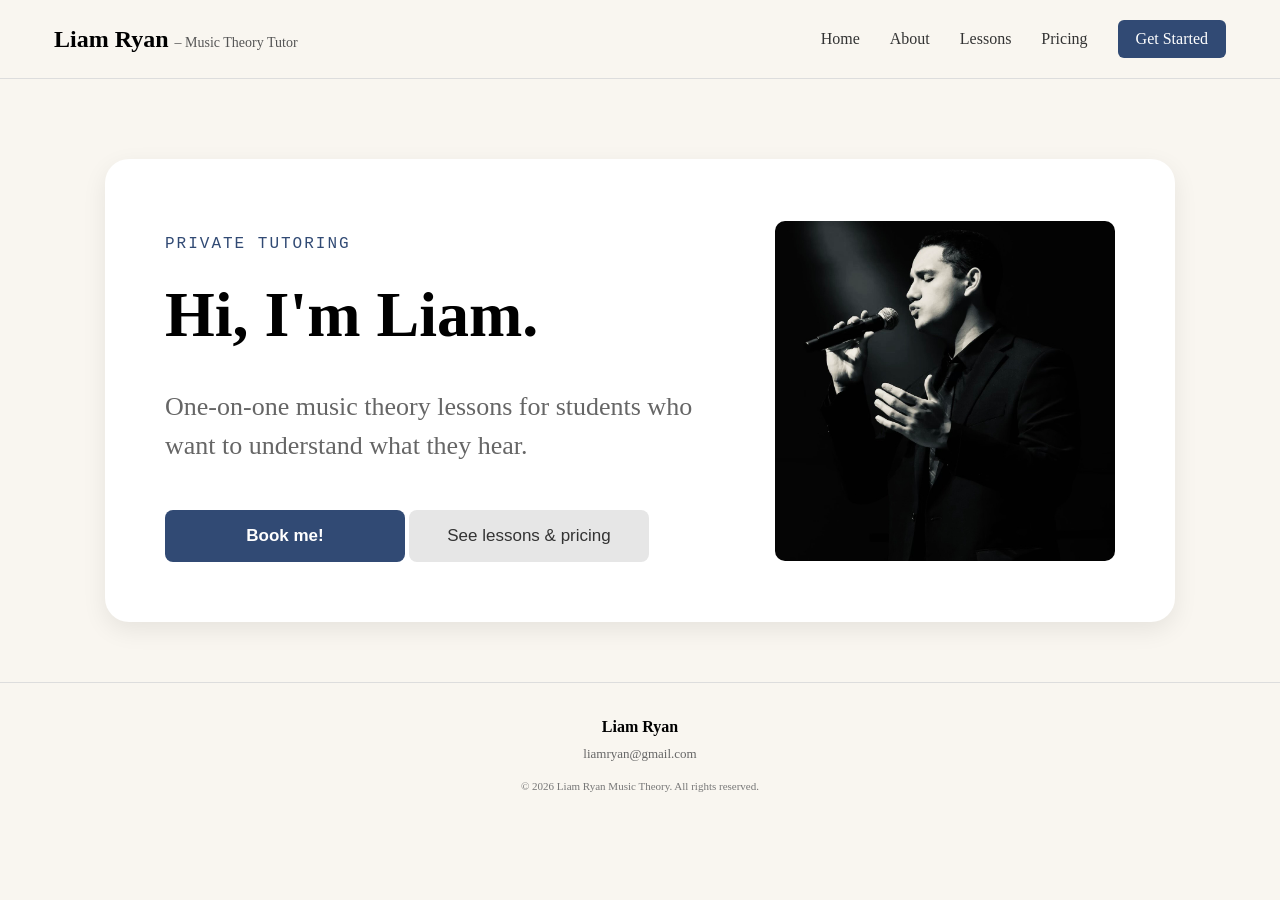
==== index.html @ 8f5fe886 "Seperate pages" ====
<!DOCTYPE html>
<html lang="en">

<head>
    <meta charset="UTF-8">
    <meta name="viewport" content="width=device-width, initial-scale=1.0">

    <title>LiamRyanMusic</title>

    <link rel="icon" type="image/png" href="images/favicon.png">

    <link rel="stylesheet" href="css/base.css">
    <link rel="stylesheet" href="css/header.css">
    <link rel="stylesheet" href="css/footer.css">
    <link rel="stylesheet" href="css/hero.css">
</head>

<body>

    <div id="header-placeholder"></div>

    <main>

        <section class="hero-section">

            <div class="hero-box">
                <div class="hero-content">
                    <div class="hero-text">
                        <p class="hero-label">PRIVATE TUTORING</p>
                        <h1 class="hero-title">Hi, I'm Liam.</h1>
                        <p class="hero-description">One-on-one music theory lessons for students who want to understand
                            what they hear.</p>
                        <div class="hero-buttons">
                            <button class="book-button">Book me!</button>
                            <button class="lessons-button">See lessons & pricing</button>
                        </div>
                    </div>
                    <img class="hero-photo" src="images/liam.jpeg" alt="Liam Ryan">
                </div>
            </div>

        </section>

    </main>

    <div id="footer-placeholder"></div>

    <script src="js/header.js"></script>
    <script src="js/footer.js"></script>

</body>

</html>
---- css/base.css ----
* {
    box-sizing: border-box;
}

body {
    background-color: #f9f6f0;
    margin: 0;
    font-family: Georgia, serif;
}

main {
    display: flex;
    flex-direction: column;
    align-items: center;
    margin-top: 80px;
}

.page {
    max-width: 1400px;
    margin: 0 auto;
    padding: 24px 48px;
}

hr {
    width: 100%;
    border: none;
    height: 1px;
    background-color: #ddd;
    margin: 80px 0;
}
---- css/header.css ----
header {
    display: flex;
    align-items: center;
    justify-content: space-between;

    padding: 20px 54px;
    border-bottom: 1px solid #ddd;
}

.name {
    font-size: 24px;
    font-weight: bold;
}

.subtitle {
    font-size: 14px;
    color: #555555;
    margin-left: 2px;
}

.navigation {
    display: flex;
    align-items: center;
    gap: 30px;
}

.navigation a {
    text-decoration: none;
    color: #333;
    font-size: 16px;
}

.navigation a:hover {
    color: #314A74;
}

.navigation .nav-button {
    background-color: #314A74;
    color: white;

    padding: 10px 18px;
    border-radius: 6px;
}

.navigation .nav-button:hover {
    background-color: #3d5a8c;
    color: white;
}
---- css/footer.css ----
footer {
    width: 100%;
    padding: 35px 20px;
    margin-top: 60px;
    border-top: 1px solid #ddd;
}

.footer-content {
    display: flex;
    flex-direction: column;

    align-items: center;
    text-align: center;
}

.footer-name {
    margin: 0 0 10px 0;

    font-size: 16px;
    font-weight: bold;
}

.footer-email {
    color: #666;
    text-decoration: none;

    font-size: 13px;

    margin-bottom: 18px;
}

.footer-email:hover {
    color: #314A74;
}

.footer-copyright {
    margin: 0;

    font-size: 11px;
    color: #777;
}
---- css/hero.css ----
.hero-box {
    background-color: white;
    width: 100%;
    max-width: 1100px;
    border-radius: 24px;
    padding: 60px;
    box-shadow: 0px 8px 25px rgba(0, 0, 0, 0.08);
}

.hero-content {
    display: flex;
    align-items: center;
    gap: 60px;
}

.hero-text {
    flex: 1;
    text-align: left;
}

.hero-photo {
    width: 340px;
    height: 340px;
    object-fit: cover;
    border-radius: 10px;
    flex-shrink: 0;
}

.hero-label {
    font-family: "Courier New", monospace;
    font-size: 16px;
    color: #314A74;
    letter-spacing: 2px;
    margin-bottom: 25px;
}

.hero-title {
    font-size: 64px;
    font-weight: bold;
    margin: 0;
}

.hero-description {
    font-size: 26px;
    color: #666666;
    line-height: 1.5;
    max-width: 550px;
    margin: 35px 0 0 0;
}

.hero-buttons {
    display: flex;
    justify-content: flex-start;
    gap: 4px;
    margin-top: 45px;
}

.book-button,
.lessons-button {
    width: 240px;
    padding: 16px 30px;
    font-size: 17px;
    border: none;
    border-radius: 8px;
    cursor: pointer;
    transition: background-color 0.2s ease;
}

.book-button {
    background-color: #314A74;
    color: white;
    font-weight: 700;
}

.book-button:hover {
    background-color: #3d5a8c;
}

.lessons-button {
    background-color: #e6e6e6;
    color: #333;
    font-weight: 500;
}

.lessons-button:hover {
    background-color: #d8d8d8;
}
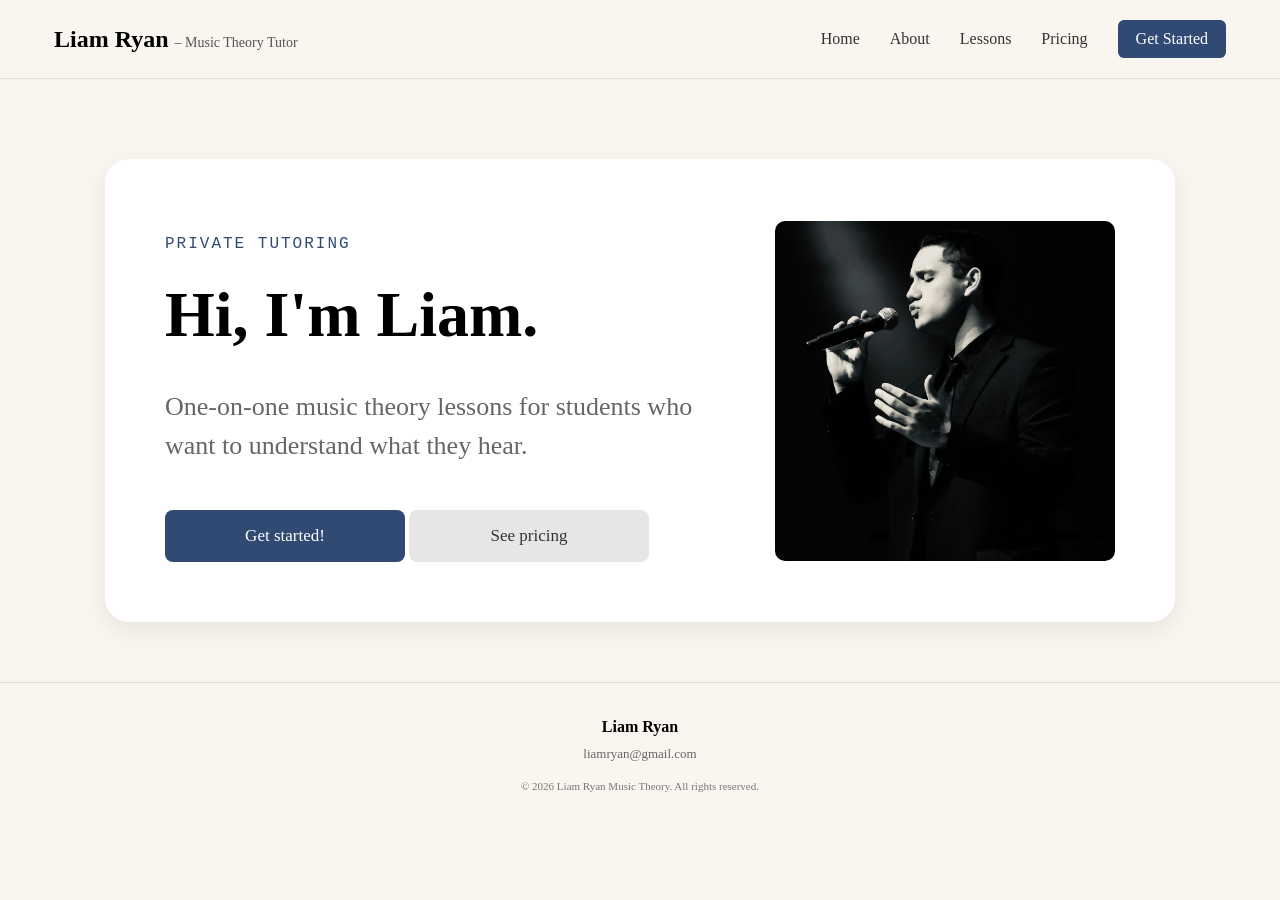
==== commit 98ace6ec: "Oh it's all coming together" ====
--- a/index.html
+++ b/index.html
@@ -31,8 +31,8 @@
                         <p class="hero-description">One-on-one music theory lessons for students who want to understand
                             what they hear.</p>
                         <div class="hero-buttons">
-                            <button class="book-button">Book me!</button>
-                            <button class="lessons-button">See lessons & pricing</button>
+                            <a href="contact.html" class="book-button">Get started!</a>
+                            <a href="pricing.html" class="lessons-button">See pricing</a>
                         </div>
                     </div>
                     <img class="hero-photo" src="images/liam.jpeg" alt="Liam Ryan">
--- a/css/hero.css
+++ b/css/hero.css
@@ -64,12 +64,16 @@
     border-radius: 8px;
     cursor: pointer;
     transition: background-color 0.2s ease;
+
+    display: inline-block;
+    text-decoration: none;
+    text-align: center;
 }
 
 .book-button {
     background-color: #314A74;
     color: white;
-    font-weight: 700;
+    font-weight: 500;
 }
 
 .book-button:hover {
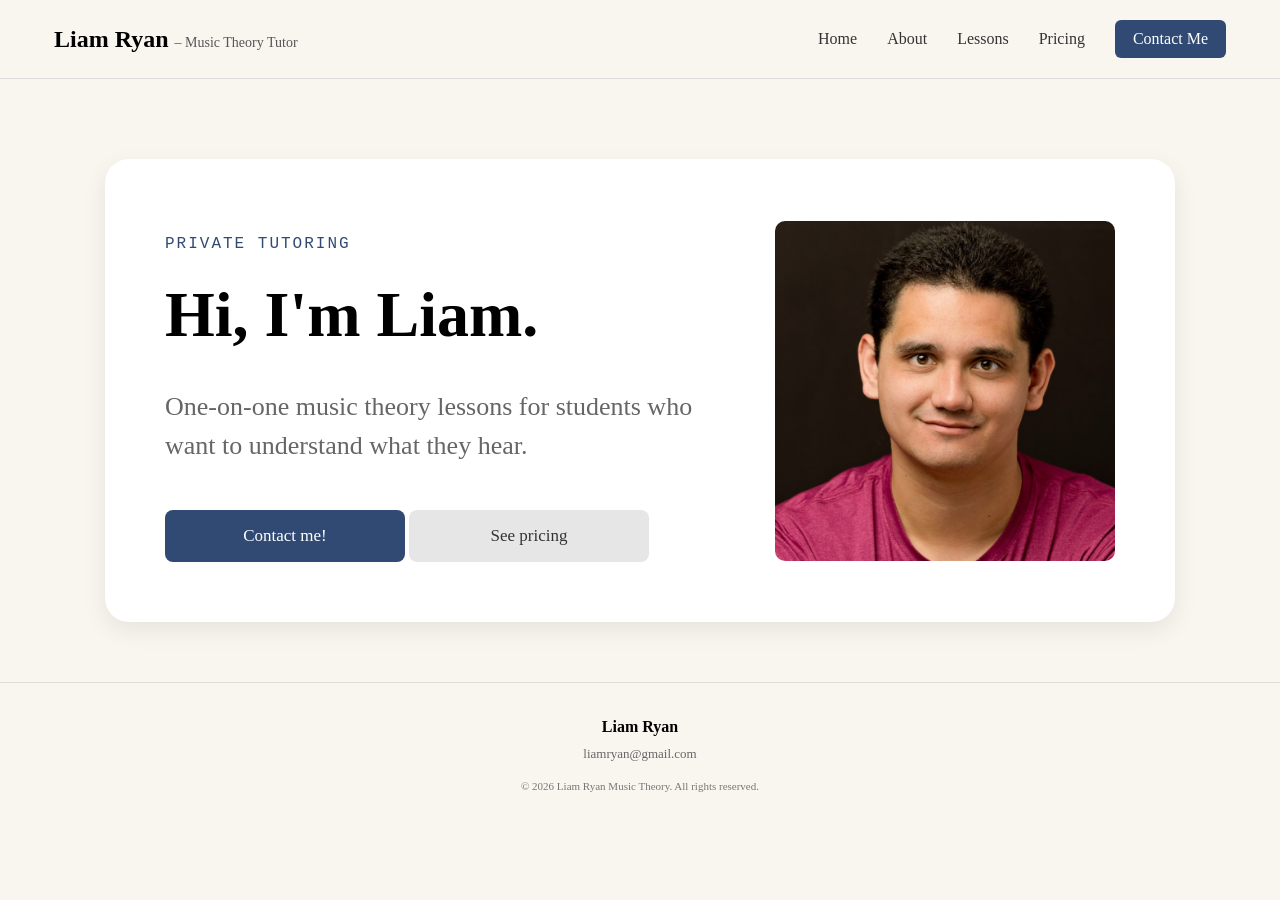
==== commit 181f92d0: "vars version" ====
--- a/index.html
+++ b/index.html
@@ -9,6 +9,7 @@
 
     <link rel="icon" type="image/png" href="images/favicon.png">
 
+    <link rel="stylesheet" href="css/vars.css">
     <link rel="stylesheet" href="css/base.css">
     <link rel="stylesheet" href="css/header.css">
     <link rel="stylesheet" href="css/footer.css">
@@ -31,11 +32,11 @@
                         <p class="hero-description">One-on-one music theory lessons for students who want to understand
                             what they hear.</p>
                         <div class="hero-buttons">
-                            <a href="contact.html" class="book-button">Get started!</a>
+                            <a href="contact.html" class="book-button">Contact me!</a>
                             <a href="pricing.html" class="lessons-button">See pricing</a>
                         </div>
                     </div>
-                    <img class="hero-photo" src="images/liam.jpeg" alt="Liam Ryan">
+                    <img class="hero-photo" src="images/wineliam.png" alt="Liam Ryan">
                 </div>
             </div>
 
--- a/css/vars.css
+++ b/css/vars.css
@@ -0,0 +1,10 @@
+:root {
+    /* COLORS */
+    --color-background: #f9f6f0;
+    --color-primary: #314A74;
+
+    --color-title: black;
+    --color-desc: #666666;
+    
+    --color-box: white;
+}
--- a/css/base.css
+++ b/css/base.css
@@ -3,7 +3,7 @@
 }
 
 body {
-    background-color: #f9f6f0;
+    background-color: var(--color-background);
     margin: 0;
     font-family: Georgia, serif;
 }
--- a/css/header.css
+++ b/css/header.css
@@ -31,11 +31,11 @@
 }
 
 .navigation a:hover {
-    color: #314A74;
+    color: var(--color-primary);
 }
 
 .navigation .nav-button {
-    background-color: #314A74;
+    background-color: var(--color-primary);
     color: white;
 
     padding: 10px 18px;
--- a/css/footer.css
+++ b/css/footer.css
@@ -21,7 +21,7 @@
 }
 
 .footer-email {
-    color: #666;
+    color: var(--color-desc);
     text-decoration: none;
 
     font-size: 13px;
@@ -30,7 +30,7 @@
 }
 
 .footer-email:hover {
-    color: #314A74;
+    color: var(--color-primary);
 }
 
 .footer-copyright {
--- a/css/hero.css
+++ b/css/hero.css
@@ -29,7 +29,7 @@
 .hero-label {
     font-family: "Courier New", monospace;
     font-size: 16px;
-    color: #314A74;
+    color: var(--color-primary);
     letter-spacing: 2px;
     margin-bottom: 25px;
 }
@@ -42,7 +42,7 @@
 
 .hero-description {
     font-size: 26px;
-    color: #666666;
+    color: var(--color-desc);
     line-height: 1.5;
     max-width: 550px;
     margin: 35px 0 0 0;
@@ -71,7 +71,7 @@
 }
 
 .book-button {
-    background-color: #314A74;
+    background-color: var(--color-primary);
     color: white;
     font-weight: 500;
 }
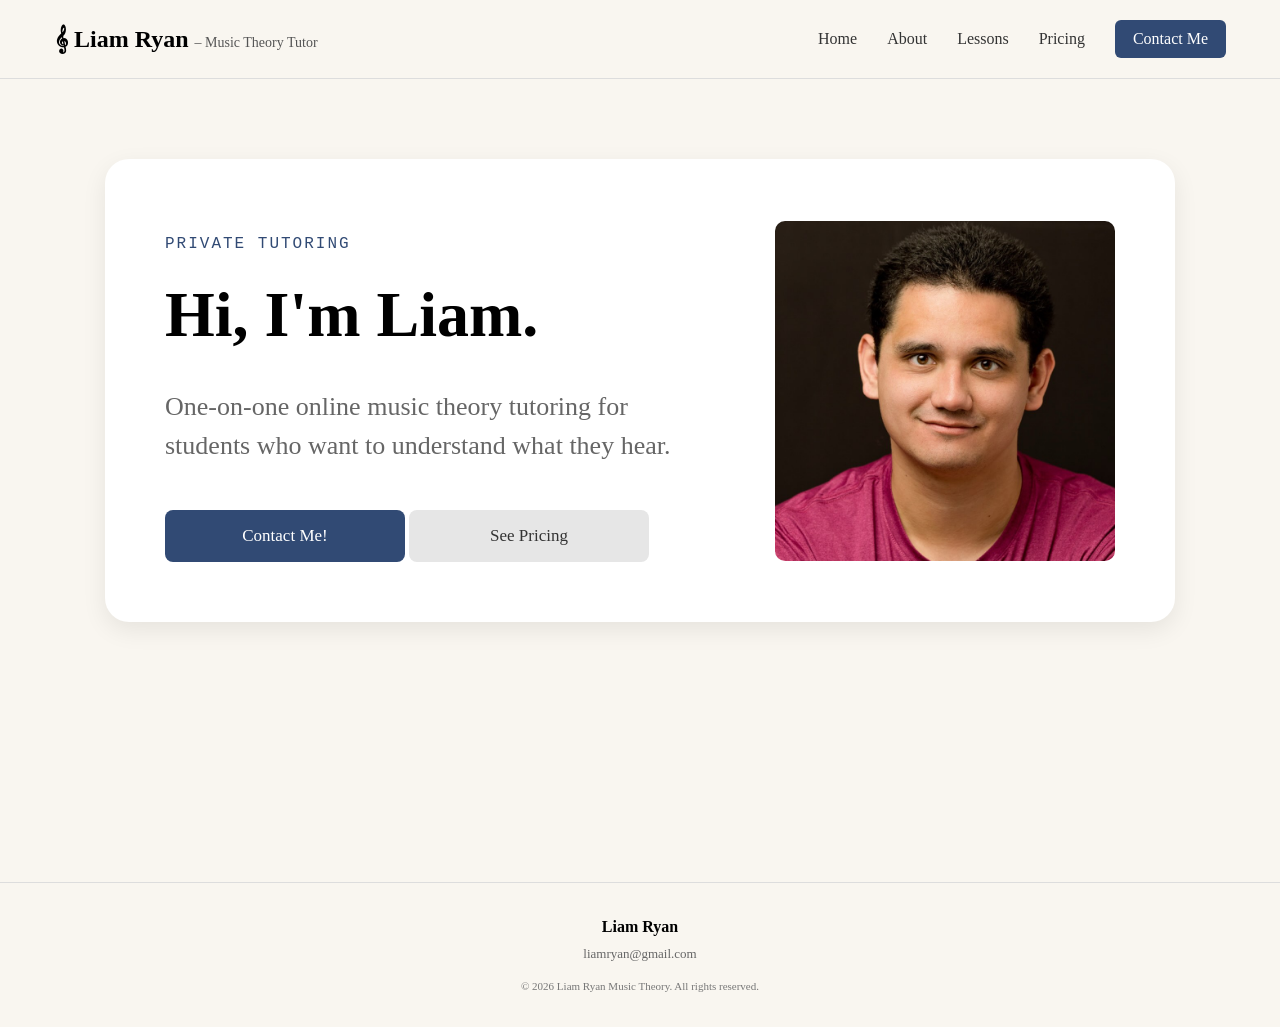
==== commit c561b29e: "hamburger" ====
--- a/index.html
+++ b/index.html
@@ -29,11 +29,11 @@
                     <div class="hero-text">
                         <p class="hero-label">PRIVATE TUTORING</p>
                         <h1 class="hero-title">Hi, I'm Liam.</h1>
-                        <p class="hero-description">One-on-one music theory lessons for students who want to understand
+                        <p class="hero-description">One-on-one online music theory tutoring for students who want to understand
                             what they hear.</p>
                         <div class="hero-buttons">
-                            <a href="contact.html" class="book-button">Contact me!</a>
-                            <a href="pricing.html" class="lessons-button">See pricing</a>
+                            <a href="contact.html" class="book-button">Contact Me!</a>
+                            <a href="pricing.html" class="lessons-button">See Pricing</a>
                         </div>
                     </div>
                     <img class="hero-photo" src="images/wineliam.png" alt="Liam Ryan">
--- a/css/header.css
+++ b/css/header.css
@@ -31,11 +31,11 @@
 }
 
 .navigation a:hover {
-    color: var(--color-primary);
+    color: #314A74;
 }
 
 .navigation .nav-button {
-    background-color: var(--color-primary);
+    background-color: #314A74;
     color: white;
 
     padding: 10px 18px;
@@ -45,4 +45,56 @@
 .navigation .nav-button:hover {
     background-color: #3d5a8c;
     color: white;
+}
+
+.hamburger {
+    display: none;
+    background: none;
+    border: none;
+    font-size: 24px;
+    cursor: pointer;
+}
+
+@media (max-width: 900px) {
+
+    header {
+        position: relative;
+    }
+
+    .navigation {
+        display: none;
+        position: absolute;
+        top: 100%;
+        right: 4px;
+
+        flex-direction: column;
+        align-items: stretch;
+        gap: 0;
+
+        width: 200px;
+
+        background-color: white;
+        border: 1px solid #ddd;
+        border-radius: 8px;
+        box-shadow: 0 4px 12px rgba(0, 0, 0, 0.08);
+
+        padding: 8px 0;
+    }
+
+    .navigation.open {
+        display: flex;
+    }
+
+    .navigation a {
+        padding: 12px 18px;
+    }
+
+    .navigation .nav-button {
+        margin: 4px 8px;
+        text-align: center;
+    }
+
+    .hamburger {
+        display: block;
+    }
 }
--- a/css/hero.css
+++ b/css/hero.css
@@ -5,6 +5,7 @@
     border-radius: 24px;
     padding: 60px;
     box-shadow: 0px 8px 25px rgba(0, 0, 0, 0.08);
+    margin-bottom: 200px;
 }
 
 .hero-content {
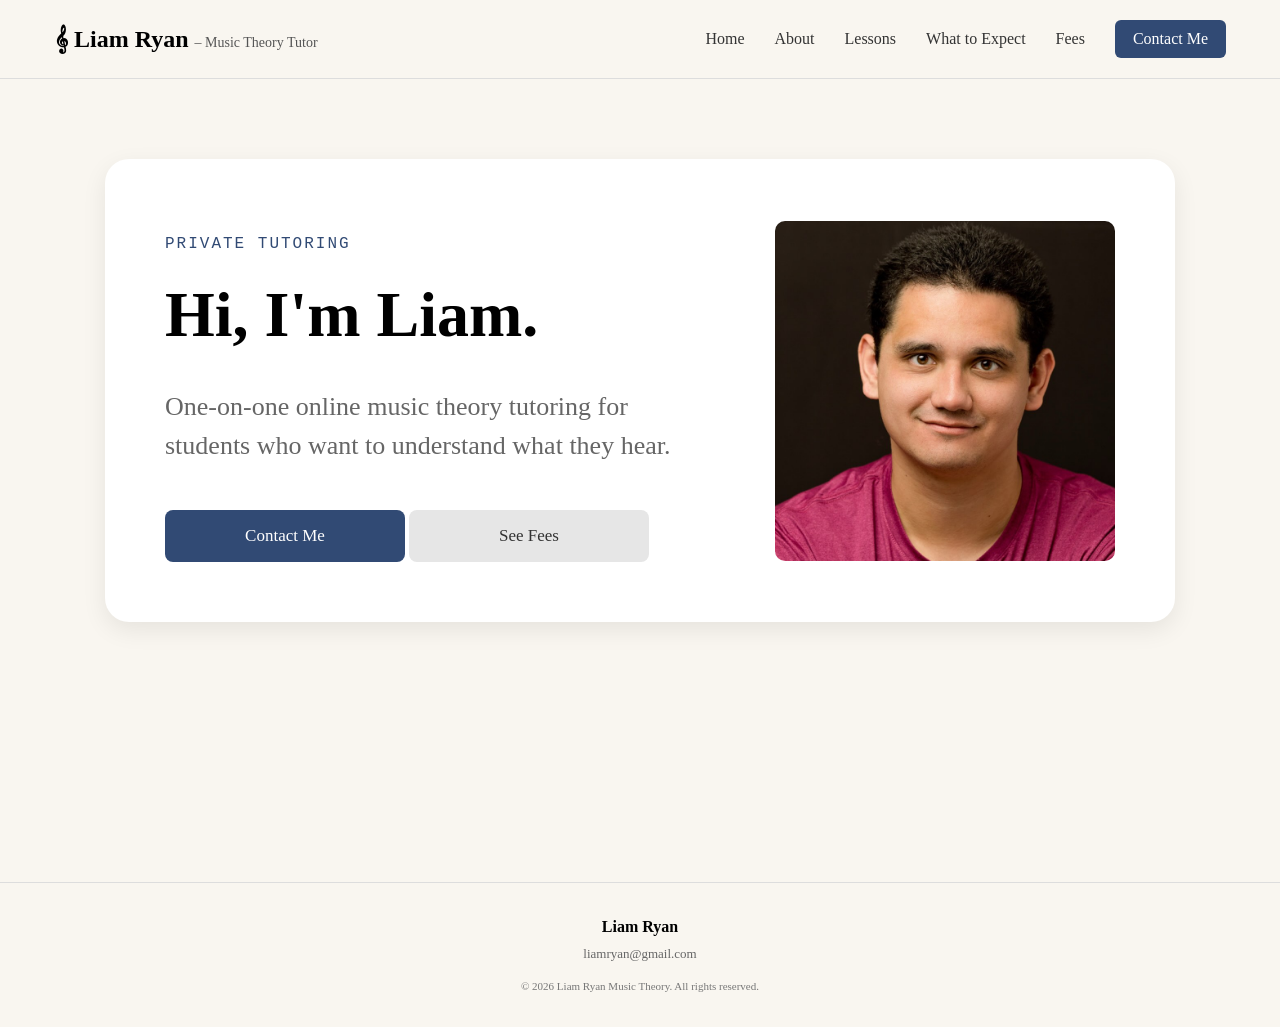
==== commit 2e2f0985: "Update index" ====
--- a/index.html
+++ b/index.html
@@ -32,8 +32,8 @@
                         <p class="hero-description">One-on-one online music theory tutoring for students who want to understand
                             what they hear.</p>
                         <div class="hero-buttons">
-                            <a href="contact.html" class="book-button">Contact Me!</a>
-                            <a href="pricing.html" class="lessons-button">See Pricing</a>
+                            <a href="contact.html" class="book-button">Contact Me</a>
+                            <a href="pricing.html" class="lessons-button">See Fees</a>
                         </div>
                     </div>
                     <img class="hero-photo" src="images/wineliam.png" alt="Liam Ryan">
@@ -51,4 +51,4 @@
 
 </body>
 
-</html>+</html>
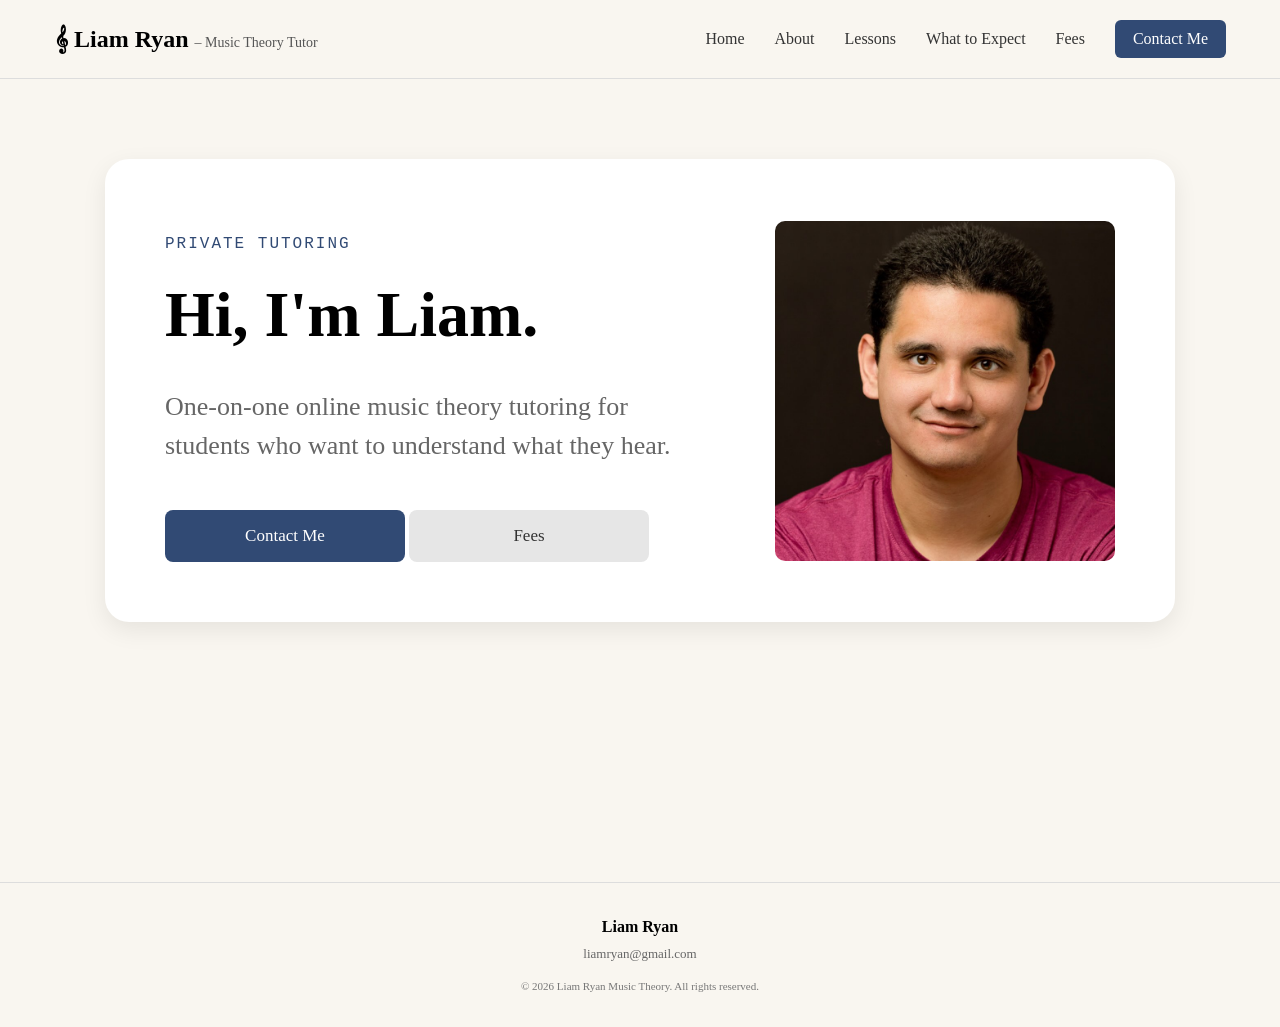
==== commit 4fbceb20: "Update index" ====
--- a/index.html
+++ b/index.html
@@ -33,7 +33,7 @@
                             what they hear.</p>
                         <div class="hero-buttons">
                             <a href="contact.html" class="book-button">Contact Me</a>
-                            <a href="pricing.html" class="lessons-button">See Fees</a>
+                            <a href="pricing.html" class="lessons-button">Fees</a>
                         </div>
                     </div>
                     <img class="hero-photo" src="images/wineliam.png" alt="Liam Ryan">
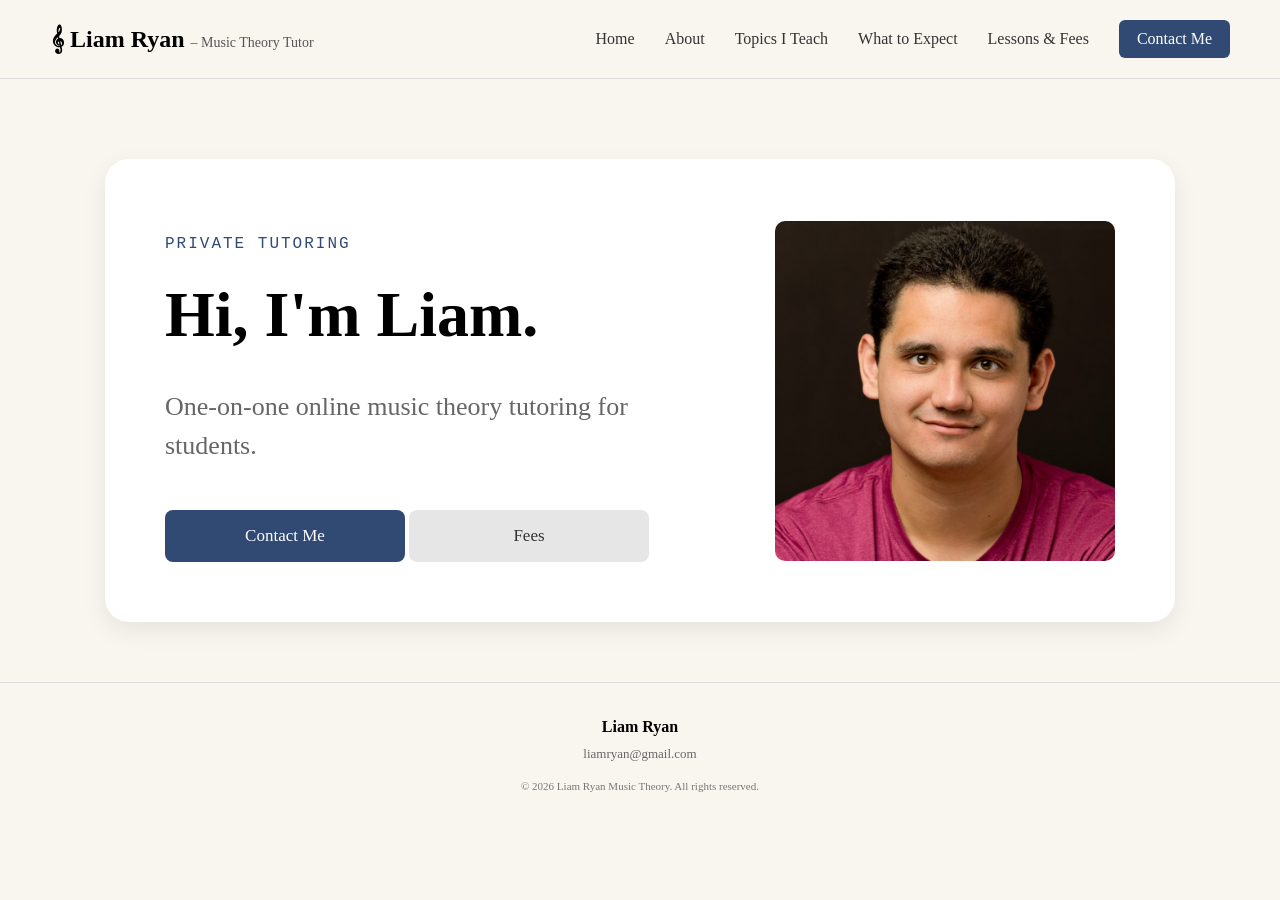
==== commit cc99941e: "Imma be a millionaire" ====
--- a/index.html
+++ b/index.html
@@ -29,8 +29,7 @@
                     <div class="hero-text">
                         <p class="hero-label">PRIVATE TUTORING</p>
                         <h1 class="hero-title">Hi, I'm Liam.</h1>
-                        <p class="hero-description">One-on-one online music theory tutoring for students who want to understand
-                            what they hear.</p>
+                        <p class="hero-description">One-on-one online music theory tutoring for students.</p>
                         <div class="hero-buttons">
                             <a href="contact.html" class="book-button">Contact Me</a>
                             <a href="pricing.html" class="lessons-button">Fees</a>
--- a/css/header.css
+++ b/css/header.css
@@ -3,7 +3,7 @@
     align-items: center;
     justify-content: space-between;
 
-    padding: 20px 54px;
+    padding: 20px 50px;
     border-bottom: 1px solid #ddd;
 }
 
@@ -16,6 +16,7 @@
     font-size: 14px;
     color: #555555;
     margin-left: 2px;
+    white-space: nowrap;
 }
 
 .navigation {
@@ -55,7 +56,7 @@
     cursor: pointer;
 }
 
-@media (max-width: 900px) {
+@media (max-width: 1100px) {
 
     header {
         position: relative;
--- a/css/hero.css
+++ b/css/hero.css
@@ -5,7 +5,6 @@
     border-radius: 24px;
     padding: 60px;
     box-shadow: 0px 8px 25px rgba(0, 0, 0, 0.08);
-    margin-bottom: 200px;
 }
 
 .hero-content {
@@ -21,10 +20,10 @@
 
 .hero-photo {
     width: 340px;
-    height: 340px;
+    max-width: 100%;
+    height: auto;
     object-fit: cover;
     border-radius: 10px;
-    flex-shrink: 0;
 }
 
 .hero-label {
@@ -89,4 +88,35 @@
 
 .lessons-button:hover {
     background-color: #d8d8d8;
+}
+
+@media (max-width: 1100px) {
+
+    .hero-content {
+        flex-direction: column;
+    }
+
+    .hero-box {
+        padding: 40px;
+        border-radius: 20px;
+    }
+
+     .hero-buttons {
+        flex-direction: column;
+        align-items: center;
+        gap: 8px;
+    }
+
+    .hero-label {
+        text-align: center;
+    }
+
+    .hero-title {
+        text-align: center;
+    }
+
+    .hero-description {
+        text-align: center;
+    }
+
 }
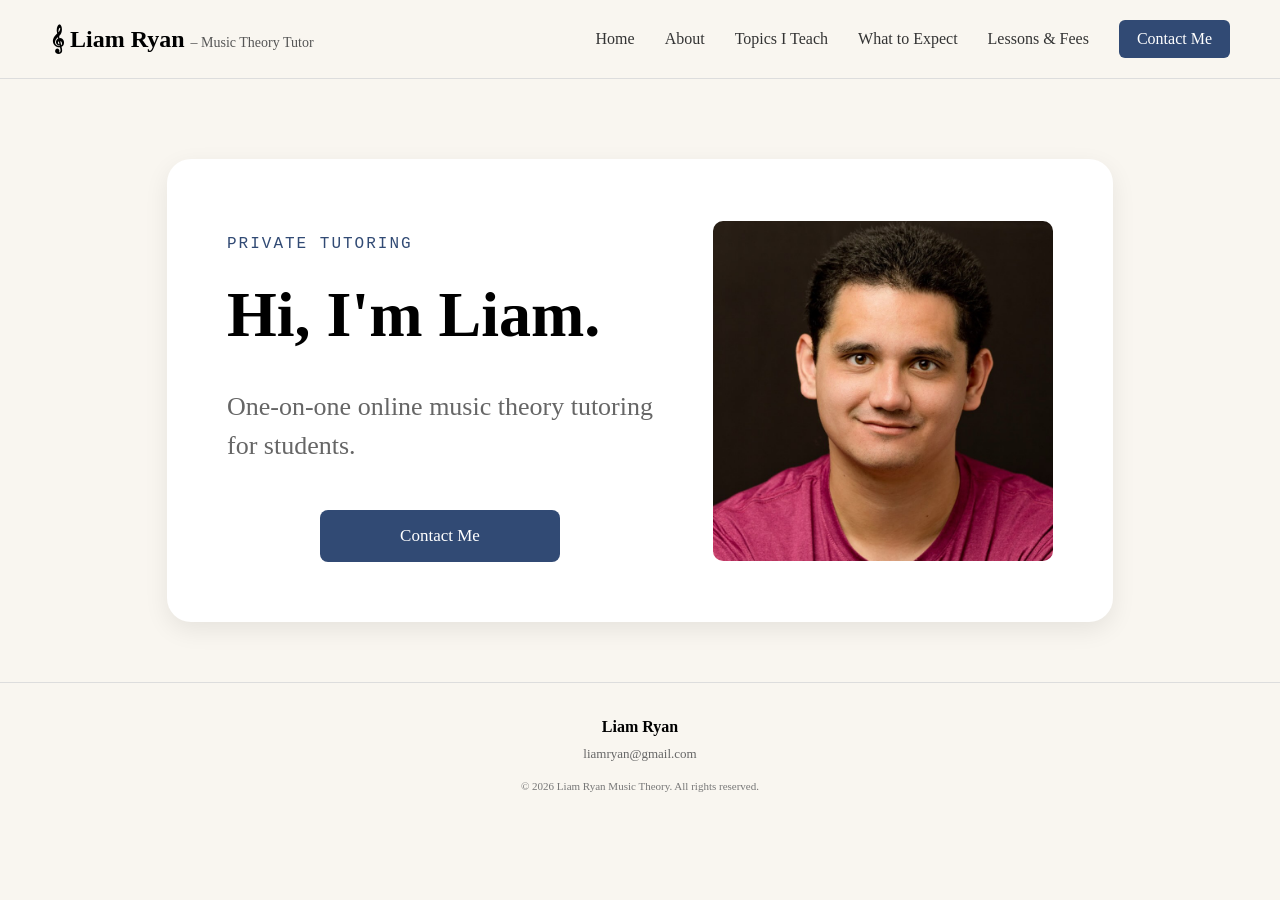
==== commit 2a392bbe: "Money money" ====
--- a/index.html
+++ b/index.html
@@ -29,10 +29,9 @@
                     <div class="hero-text">
                         <p class="hero-label">PRIVATE TUTORING</p>
                         <h1 class="hero-title">Hi, I'm Liam.</h1>
-                        <p class="hero-description">One-on-one online music theory tutoring for students.</p>
+                        <p class="hero-description">One-on-one online music theory tutoring <br> for students.</p>
                         <div class="hero-buttons">
                             <a href="contact.html" class="book-button">Contact Me</a>
-                            <a href="pricing.html" class="lessons-button">Fees</a>
                         </div>
                     </div>
                     <img class="hero-photo" src="images/wineliam.png" alt="Liam Ryan">
--- a/css/header.css
+++ b/css/header.css
@@ -52,8 +52,12 @@
     display: none;
     background: none;
     border: none;
-    font-size: 24px;
+    font-size: 28px;
     cursor: pointer;
+}
+
+.close-menu {
+    display: none;
 }
 
 @media (max-width: 1100px) {
@@ -98,4 +102,25 @@
     .hamburger {
         display: block;
     }
+
+    .close-menu {
+        display: block;
+        position: absolute;
+        top: 4px;
+        right: 8px;
+
+        background: none;
+        border: none;
+        font-size: 24px;
+        line-height: 1;
+        padding: 4px 8px;
+        color: #333;
+        cursor: pointer;
+
+        z-index: 10;
+    }
+
+    .close-menu:hover {
+        color: #314A74;
+    }
 }
--- a/css/hero.css
+++ b/css/hero.css
@@ -50,7 +50,7 @@
 
 .hero-buttons {
     display: flex;
-    justify-content: flex-start;
+    justify-content: center;
     gap: 4px;
     margin-top: 45px;
 }
